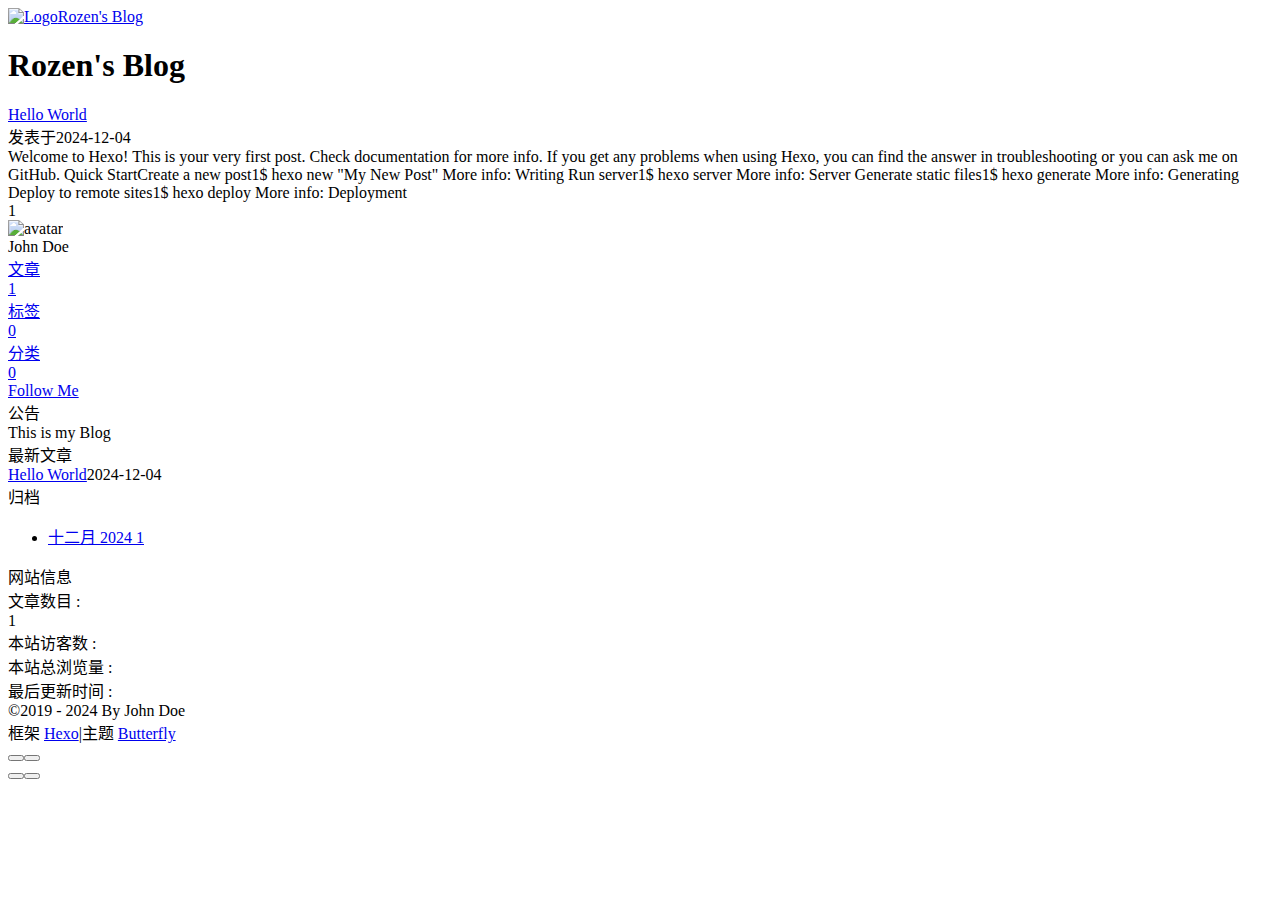
==== index.html @ 4d7f140f "Site updated: 2024-12-05 16:55:54" ====
<!DOCTYPE html><html lang="zh-CN" data-theme="light"><head><meta charset="UTF-8"><meta http-equiv="X-UA-Compatible" content="IE=edge"><meta name="viewport" content="width=device-width, initial-scale=1.0,viewport-fit=cover"><title>Rozen's Blog</title><meta name="author" content="John Doe"><meta name="copyright" content="John Doe"><meta name="format-detection" content="telephone=no"><meta name="theme-color" content="#ffffff"><meta property="og:type" content="website">
<meta property="og:title" content="Rozen&#39;s Blog">
<meta property="og:url" content="https://rozenchen.github.io/index.html">
<meta property="og:site_name" content="Rozen&#39;s Blog">
<meta property="og:locale" content="zh_CN">
<meta property="og:image" content="https://rozenchen.github.io/themes/butterfly/source/img/Rozen's%20icon.jpg">
<meta property="article:author" content="John Doe">
<meta name="twitter:card" content="summary">
<meta name="twitter:image" content="https://rozenchen.github.io/themes/butterfly/source/img/Rozen's%20icon.jpg"><link rel="shortcut icon" href="/img/favicon.png"><link rel="canonical" href="https://rozenchen.github.io/index.html"><link rel="preconnect" href="//cdn.jsdelivr.net"/><link rel="preconnect" href="//busuanzi.ibruce.info"/><link rel="stylesheet" href="/css/index.css"><link rel="stylesheet" href="https://cdn.jsdelivr.net/npm/@fortawesome/fontawesome-free/css/all.min.css"><script>
    (() => {
      
    const saveToLocal = {
      set: (key, value, ttl) => {
        if (!ttl) return
        const expiry = Date.now() + ttl * 86400000
        localStorage.setItem(key, JSON.stringify({ value, expiry }))
      },
      get: key => {
        const itemStr = localStorage.getItem(key)
        if (!itemStr) return undefined
        const { value, expiry } = JSON.parse(itemStr)
        if (Date.now() > expiry) {
          localStorage.removeItem(key)
          return undefined
        }
        return value
      }
    }

    window.btf = {
      saveToLocal,
      getScript: (url, attr = {}) => new Promise((resolve, reject) => {
        const script = document.createElement('script')
        script.src = url
        script.async = true
        Object.entries(attr).forEach(([key, val]) => script.setAttribute(key, val))
        script.onload = script.onreadystatechange = () => {
          if (!script.readyState || /loaded|complete/.test(script.readyState)) resolve()
        }
        script.onerror = reject
        document.head.appendChild(script)
      }),
      getCSS: (url, id) => new Promise((resolve, reject) => {
        const link = document.createElement('link')
        link.rel = 'stylesheet'
        link.href = url
        if (id) link.id = id
        link.onload = link.onreadystatechange = () => {
          if (!link.readyState || /loaded|complete/.test(link.readyState)) resolve()
        }
        link.onerror = reject
        document.head.appendChild(link)
      }),
      addGlobalFn: (key, fn, name = false, parent = window) => {
        if (!false && key.startsWith('pjax')) return
        const globalFn = parent.globalFn || {}
        globalFn[key] = globalFn[key] || {}
        globalFn[key][name || Object.keys(globalFn[key]).length] = fn
        parent.globalFn = globalFn
      }
    }
  
      
      const activateDarkMode = () => {
        document.documentElement.setAttribute('data-theme', 'dark')
        if (document.querySelector('meta[name="theme-color"]') !== null) {
          document.querySelector('meta[name="theme-color"]').setAttribute('content', '#0d0d0d')
        }
      }
      const activateLightMode = () => {
        document.documentElement.setAttribute('data-theme', 'light')
        if (document.querySelector('meta[name="theme-color"]') !== null) {
          document.querySelector('meta[name="theme-color"]').setAttribute('content', '#ffffff')
        }
      }

      btf.activateDarkMode = activateDarkMode
      btf.activateLightMode = activateLightMode

      const theme = saveToLocal.get('theme')
    
          theme === 'dark' ? activateDarkMode() : theme === 'light' ? activateLightMode() : null
        
      
      const asideStatus = saveToLocal.get('aside-status')
      if (asideStatus !== undefined) {
        document.documentElement.classList.toggle('hide-aside', asideStatus === 'hide')
      }
    
      
    const detectApple = () => {
      if (/iPad|iPhone|iPod|Macintosh/.test(navigator.userAgent)) {
        document.documentElement.classList.add('apple')
      }
    }
    detectApple()
  
    })()
  </script><script>const GLOBAL_CONFIG = {
  root: '/',
  algolia: undefined,
  localSearch: undefined,
  translate: undefined,
  highlight: {"plugin":"highlight.js","highlightCopy":true,"highlightLang":true,"highlightHeightLimit":false,"highlightFullpage":false,"highlightMacStyle":false},
  copy: {
    success: '复制成功',
    error: '复制失败',
    noSupport: '浏览器不支持'
  },
  relativeDate: {
    homepage: false,
    post: false
  },
  runtime: '',
  dateSuffix: {
    just: '刚刚',
    min: '分钟前',
    hour: '小时前',
    day: '天前',
    month: '个月前'
  },
  copyright: undefined,
  lightbox: 'null',
  Snackbar: undefined,
  infinitegrid: {
    js: 'https://cdn.jsdelivr.net/npm/@egjs/infinitegrid/dist/infinitegrid.min.js',
    buttonText: '加载更多'
  },
  isPhotoFigcaption: false,
  islazyload: false,
  isAnchor: false,
  percent: {
    toc: true,
    rightside: false,
  },
  autoDarkmode: false
}</script><script id="config-diff">var GLOBAL_CONFIG_SITE = {
  title: 'Rozen\'s Blog',
  isPost: false,
  isHome: true,
  isHighlightShrink: false,
  isToc: false,
  isShuoshuo: false
}</script><meta name="generator" content="Hexo 7.3.0"><link rel="alternate" href="/atom.xml" title="Rozen's Blog" type="application/atom+xml">
</head><body><div class="page" id="body-wrap"><header class="full_page" id="page-header"><nav id="nav"><span id="blog-info"><a class="nav-site-title" href="/"><img class="site-icon" src="/themes/butterfly/source/img/Rozen's%20icon.jpg" alt="Logo"><span class="site-name">Rozen's Blog</span></a></span><div id="menus"></div></nav><div id="site-info"><h1 id="site-title">Rozen's Blog</h1></div><div id="scroll-down"><i class="fas fa-angle-down scroll-down-effects"></i></div></header><main class="layout" id="content-inner"><div class="recent-posts nc" id="recent-posts"><div class="recent-post-items"><div class="recent-post-item"><div class="recent-post-info no-cover"><a class="article-title" href="/2024/12/04/hello-world/" title="Hello World">Hello World</a><div class="article-meta-wrap"><span class="post-meta-date"><i class="far fa-calendar-alt"></i><span class="article-meta-label">发表于</span><time datetime="2024-12-04T11:48:15.079Z" title="发表于 2024-12-04 19:48:15">2024-12-04</time></span></div><div class="content">Welcome to Hexo! This is your very first post. Check documentation for more info. If you get any problems when using Hexo, you can find the answer in troubleshooting or you can ask me on GitHub. Quick StartCreate a new post1$ hexo new &quot;My New Post&quot;  More info: Writing Run server1$ hexo server  More info: Server Generate static files1$ hexo generate  More info: Generating Deploy to remote sites1$ hexo deploy  More info: Deployment </div></div></div></div><nav id="pagination"><div class="pagination"><span class="page-number current">1</span></div></nav></div><div class="aside-content" id="aside-content"><div class="card-widget card-info text-center"><div class="avatar-img"><img src="/themes/butterfly/source/img/Rozen's%20icon.jpg" onerror="this.onerror=null;this.src='/img/friend_404.gif'" alt="avatar"/></div><div class="author-info-name">John Doe</div><div class="author-info-description"></div><div class="site-data"><a href="/archives/"><div class="headline">文章</div><div class="length-num">1</div></a><a href="/tags/"><div class="headline">标签</div><div class="length-num">0</div></a><a href="/categories/"><div class="headline">分类</div><div class="length-num">0</div></a></div><a id="card-info-btn" target="_blank" rel="noopener" href="https://github.com/xxxxxx"><i class="fab fa-github"></i><span>Follow Me</span></a></div><div class="card-widget card-announcement"><div class="item-headline"><i class="fas fa-bullhorn fa-shake"></i><span>公告</span></div><div class="announcement_content">This is my Blog</div></div><div class="sticky_layout"><div class="card-widget card-recent-post"><div class="item-headline"><i class="fas fa-history"></i><span>最新文章</span></div><div class="aside-list"><div class="aside-list-item no-cover"><div class="content"><a class="title" href="/2024/12/04/hello-world/" title="Hello World">Hello World</a><time datetime="2024-12-04T11:48:15.079Z" title="发表于 2024-12-04 19:48:15">2024-12-04</time></div></div></div></div><div class="card-widget card-archives">
    <div class="item-headline">
      <i class="fas fa-archive"></i>
      <span>归档</span>
      
    </div>
    <ul class="card-archive-list">
  
      <li class="card-archive-list-item">
        <a class="card-archive-list-link" href="/archives/2024/12/">
          <span class="card-archive-list-date">十二月 2024</span>
          <span class="card-archive-list-count">1</span>
        </a>
      </li>
    </ul></div><div class="card-widget card-webinfo"><div class="item-headline"><i class="fas fa-chart-line"></i><span>网站信息</span></div><div class="webinfo"><div class="webinfo-item"><div class="item-name">文章数目 :</div><div class="item-count">1</div></div><div class="webinfo-item"><div class="item-name">本站访客数 :</div><div class="item-count" id="busuanzi_value_site_uv"><i class="fa-solid fa-spinner fa-spin"></i></div></div><div class="webinfo-item"><div class="item-name">本站总浏览量 :</div><div class="item-count" id="busuanzi_value_site_pv"><i class="fa-solid fa-spinner fa-spin"></i></div></div><div class="webinfo-item"><div class="item-name">最后更新时间 :</div><div class="item-count" id="last-push-date" data-lastPushDate="2024-12-05T08:55:54.262Z"><i class="fa-solid fa-spinner fa-spin"></i></div></div></div></div></div></div></main><footer id="footer"><div id="footer-wrap"><div class="copyright">&copy;2019 - 2024 By John Doe</div><div class="framework-info"><span>框架 </span><a target="_blank" rel="noopener" href="https://hexo.io">Hexo</a><span class="footer-separator">|</span><span>主题 </span><a target="_blank" rel="noopener" href="https://github.com/jerryc127/hexo-theme-butterfly">Butterfly</a></div></div></footer></div><div id="rightside"><div id="rightside-config-hide"><button id="darkmode" type="button" title="日间和夜间模式切换"><i class="fas fa-adjust"></i></button><button id="hide-aside-btn" type="button" title="单栏和双栏切换"><i class="fas fa-arrows-alt-h"></i></button></div><div id="rightside-config-show"><button id="rightside-config" type="button" title="设置"><i class="fas fa-cog fa-spin"></i></button><button id="go-up" type="button" title="回到顶部"><span class="scroll-percent"></span><i class="fas fa-arrow-up"></i></button></div></div><div><script src="/js/utils.js"></script><script src="/js/main.js"></script><div class="js-pjax"></div><script async data-pjax src="//busuanzi.ibruce.info/busuanzi/2.3/busuanzi.pure.mini.js"></script></div></body></html>
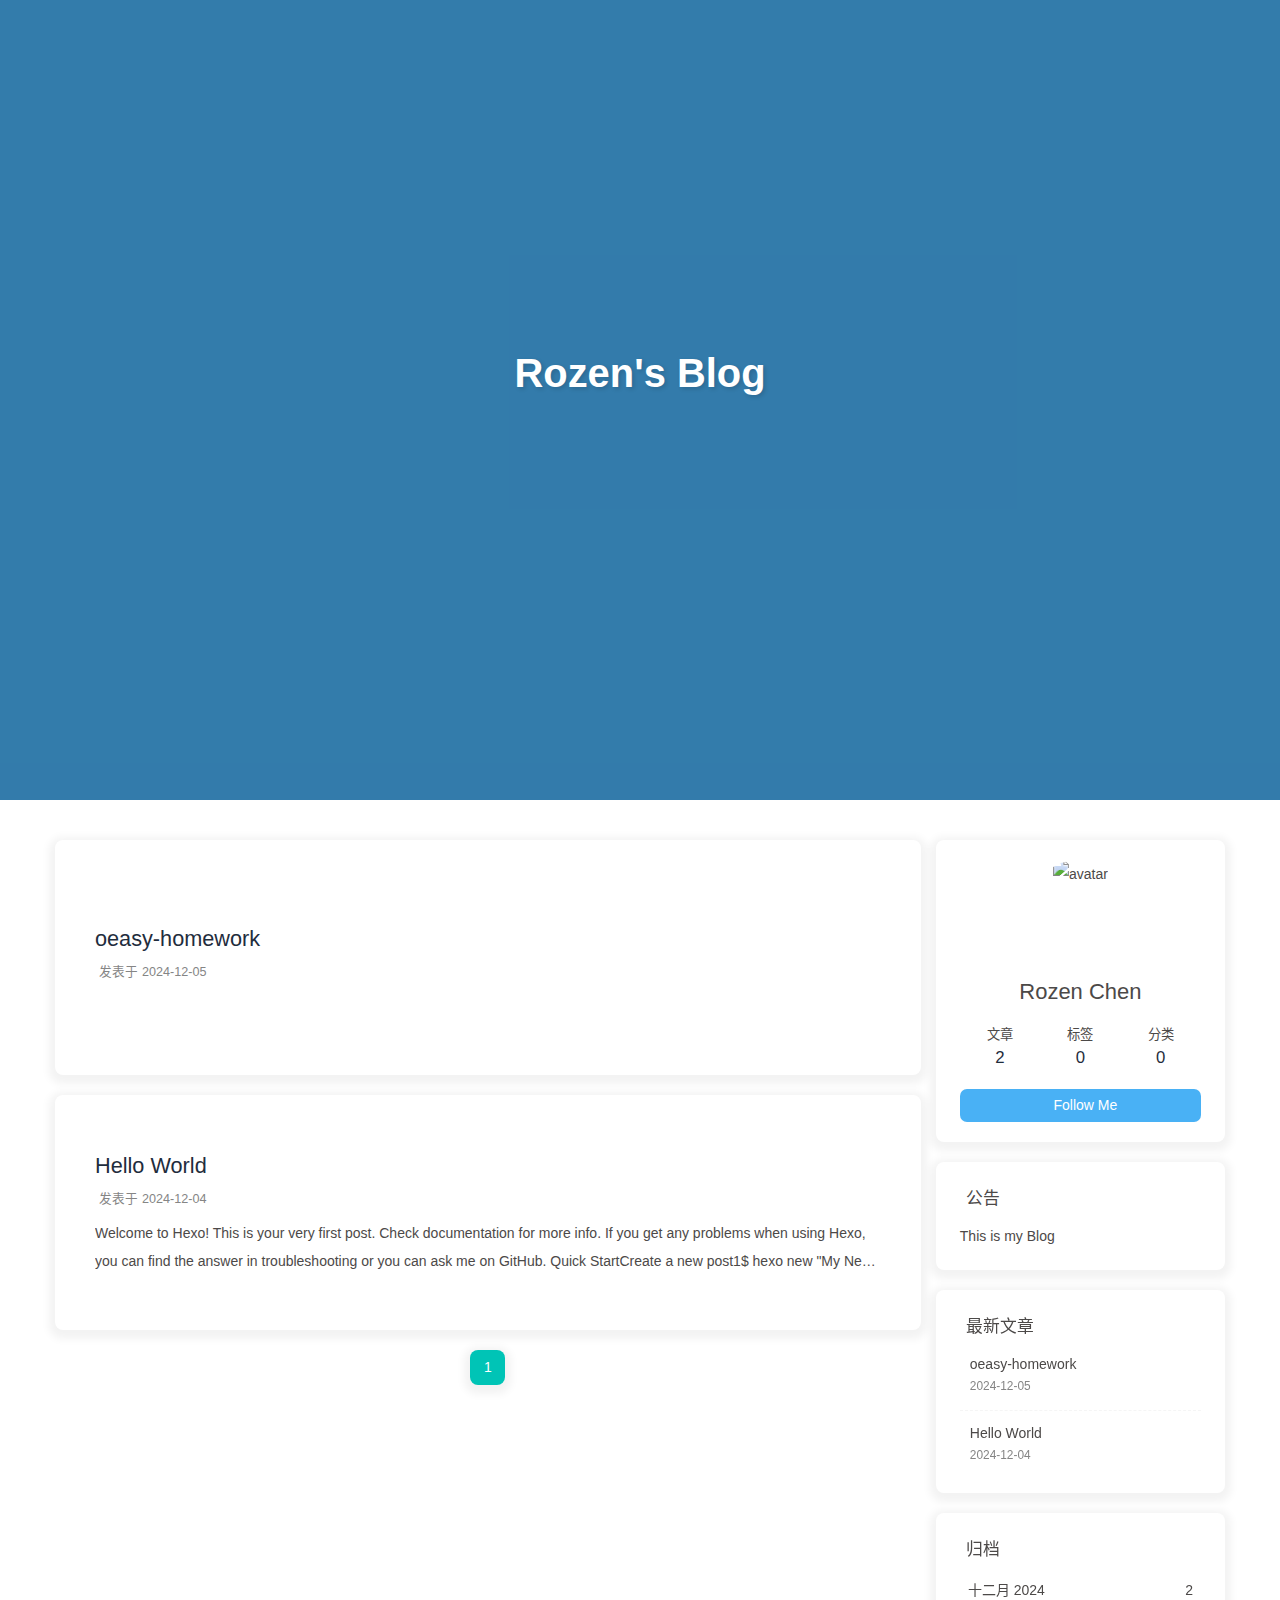
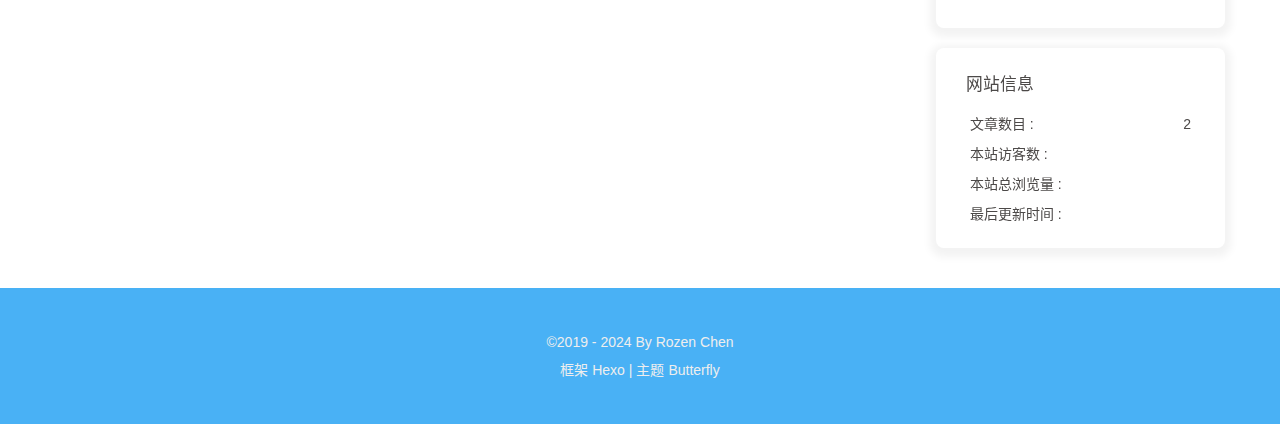
==== commit 4d2ce200: "Site updated: 2024-12-05 19:36:18" ====
--- a/index.html
+++ b/index.html
@@ -1,12 +1,12 @@
-<!DOCTYPE html><html lang="zh-CN" data-theme="light"><head><meta charset="UTF-8"><meta http-equiv="X-UA-Compatible" content="IE=edge"><meta name="viewport" content="width=device-width, initial-scale=1.0,viewport-fit=cover"><title>Rozen's Blog</title><meta name="author" content="John Doe"><meta name="copyright" content="John Doe"><meta name="format-detection" content="telephone=no"><meta name="theme-color" content="#ffffff"><meta property="og:type" content="website">
+<!DOCTYPE html><html lang="zh-CN" data-theme="light"><head><meta charset="UTF-8"><meta http-equiv="X-UA-Compatible" content="IE=edge"><meta name="viewport" content="width=device-width, initial-scale=1.0,viewport-fit=cover"><title>Rozen's Blog</title><meta name="author" content="Rozen Chen"><meta name="copyright" content="Rozen Chen"><meta name="format-detection" content="telephone=no"><meta name="theme-color" content="#ffffff"><meta property="og:type" content="website">
 <meta property="og:title" content="Rozen&#39;s Blog">
-<meta property="og:url" content="https://rozenchen.github.io/index.html">
+<meta property="og:url" content="https://r0zenchen.github.io/index.html">
 <meta property="og:site_name" content="Rozen&#39;s Blog">
 <meta property="og:locale" content="zh_CN">
-<meta property="og:image" content="https://rozenchen.github.io/themes/butterfly/source/img/Rozen's%20icon.jpg">
-<meta property="article:author" content="John Doe">
+<meta property="og:image" content="https://r0zenchen.github.io/img/Rozen-icon.png">
+<meta property="article:author" content="Rozen Chen">
 <meta name="twitter:card" content="summary">
-<meta name="twitter:image" content="https://rozenchen.github.io/themes/butterfly/source/img/Rozen's%20icon.jpg"><link rel="shortcut icon" href="/img/favicon.png"><link rel="canonical" href="https://rozenchen.github.io/index.html"><link rel="preconnect" href="//cdn.jsdelivr.net"/><link rel="preconnect" href="//busuanzi.ibruce.info"/><link rel="stylesheet" href="/css/index.css"><link rel="stylesheet" href="https://cdn.jsdelivr.net/npm/@fortawesome/fontawesome-free/css/all.min.css"><script>
+<meta name="twitter:image" content="https://r0zenchen.github.io/img/Rozen-icon.png"><link rel="shortcut icon" href="/img/favicon.ico"><link rel="canonical" href="https://r0zenchen.github.io/index.html"><link rel="preconnect" href="//cdn.jsdelivr.net"/><link rel="preconnect" href="//busuanzi.ibruce.info"/><link rel="stylesheet" href="/css/index.css"><link rel="stylesheet" href="https://cdn.jsdelivr.net/npm/@fortawesome/fontawesome-free/css/all.min.css"><script>
     (() => {
       
     const saveToLocal = {
@@ -142,7 +142,7 @@
   isToc: false,
   isShuoshuo: false
 }</script><meta name="generator" content="Hexo 7.3.0"><link rel="alternate" href="/atom.xml" title="Rozen's Blog" type="application/atom+xml">
-</head><body><div class="page" id="body-wrap"><header class="full_page" id="page-header"><nav id="nav"><span id="blog-info"><a class="nav-site-title" href="/"><img class="site-icon" src="/themes/butterfly/source/img/Rozen's%20icon.jpg" alt="Logo"><span class="site-name">Rozen's Blog</span></a></span><div id="menus"></div></nav><div id="site-info"><h1 id="site-title">Rozen's Blog</h1></div><div id="scroll-down"><i class="fas fa-angle-down scroll-down-effects"></i></div></header><main class="layout" id="content-inner"><div class="recent-posts nc" id="recent-posts"><div class="recent-post-items"><div class="recent-post-item"><div class="recent-post-info no-cover"><a class="article-title" href="/2024/12/04/hello-world/" title="Hello World">Hello World</a><div class="article-meta-wrap"><span class="post-meta-date"><i class="far fa-calendar-alt"></i><span class="article-meta-label">发表于</span><time datetime="2024-12-04T11:48:15.079Z" title="发表于 2024-12-04 19:48:15">2024-12-04</time></span></div><div class="content">Welcome to Hexo! This is your very first post. Check documentation for more info. If you get any problems when using Hexo, you can find the answer in troubleshooting or you can ask me on GitHub. Quick StartCreate a new post1$ hexo new &quot;My New Post&quot;  More info: Writing Run server1$ hexo server  More info: Server Generate static files1$ hexo generate  More info: Generating Deploy to remote sites1$ hexo deploy  More info: Deployment </div></div></div></div><nav id="pagination"><div class="pagination"><span class="page-number current">1</span></div></nav></div><div class="aside-content" id="aside-content"><div class="card-widget card-info text-center"><div class="avatar-img"><img src="/themes/butterfly/source/img/Rozen's%20icon.jpg" onerror="this.onerror=null;this.src='/img/friend_404.gif'" alt="avatar"/></div><div class="author-info-name">John Doe</div><div class="author-info-description"></div><div class="site-data"><a href="/archives/"><div class="headline">文章</div><div class="length-num">1</div></a><a href="/tags/"><div class="headline">标签</div><div class="length-num">0</div></a><a href="/categories/"><div class="headline">分类</div><div class="length-num">0</div></a></div><a id="card-info-btn" target="_blank" rel="noopener" href="https://github.com/xxxxxx"><i class="fab fa-github"></i><span>Follow Me</span></a></div><div class="card-widget card-announcement"><div class="item-headline"><i class="fas fa-bullhorn fa-shake"></i><span>公告</span></div><div class="announcement_content">This is my Blog</div></div><div class="sticky_layout"><div class="card-widget card-recent-post"><div class="item-headline"><i class="fas fa-history"></i><span>最新文章</span></div><div class="aside-list"><div class="aside-list-item no-cover"><div class="content"><a class="title" href="/2024/12/04/hello-world/" title="Hello World">Hello World</a><time datetime="2024-12-04T11:48:15.079Z" title="发表于 2024-12-04 19:48:15">2024-12-04</time></div></div></div></div><div class="card-widget card-archives">
+</head><body><div class="page" id="body-wrap"><header class="full_page" id="page-header" style="background-image: url(/img/logo.jpg);"><nav id="nav"><span id="blog-info"><a class="nav-site-title" href="/"><img class="site-icon" src="/img/Rozen-icon.png" alt="Logo"><span class="site-name">Rozen's Blog</span></a></span><div id="menus"></div></nav><div id="site-info"><h1 id="site-title">Rozen's Blog</h1><div id="site-subtitle"><span id="subtitle"></span></div></div><div id="scroll-down"><i class="fas fa-angle-down scroll-down-effects"></i></div></header><main class="layout" id="content-inner"><div class="recent-posts nc" id="recent-posts"><div class="recent-post-items"><div class="recent-post-item"><div class="recent-post-info no-cover"><a class="article-title" href="/2024/12/05/oeasy-homework/" title="oeasy-homework">oeasy-homework</a><div class="article-meta-wrap"><span class="post-meta-date"><i class="far fa-calendar-alt"></i><span class="article-meta-label">发表于</span><time datetime="2024-12-05T11:25:23.000Z" title="发表于 2024-12-05 19:25:23">2024-12-05</time></span></div></div></div><div class="recent-post-item"><div class="recent-post-info no-cover"><a class="article-title" href="/2024/12/04/hello-world/" title="Hello World">Hello World</a><div class="article-meta-wrap"><span class="post-meta-date"><i class="far fa-calendar-alt"></i><span class="article-meta-label">发表于</span><time datetime="2024-12-04T11:48:15.079Z" title="发表于 2024-12-04 19:48:15">2024-12-04</time></span></div><div class="content">Welcome to Hexo! This is your very first post. Check documentation for more info. If you get any problems when using Hexo, you can find the answer in troubleshooting or you can ask me on GitHub. Quick StartCreate a new post1$ hexo new &quot;My New Post&quot;  More info: Writing Run server1$ hexo server  More info: Server Generate static files1$ hexo generate  More info: Generating Deploy to remote sites1$ hexo deploy  More info: Deployment </div></div></div></div><nav id="pagination"><div class="pagination"><span class="page-number current">1</span></div></nav></div><div class="aside-content" id="aside-content"><div class="card-widget card-info text-center"><div class="avatar-img"><img src="/img/Rozen-icon.png" onerror="this.onerror=null;this.src='/img/friend_404.gif'" alt="avatar"/></div><div class="author-info-name">Rozen Chen</div><div class="author-info-description"></div><div class="site-data"><a href="/archives/"><div class="headline">文章</div><div class="length-num">2</div></a><a href="/tags/"><div class="headline">标签</div><div class="length-num">0</div></a><a href="/categories/"><div class="headline">分类</div><div class="length-num">0</div></a></div><a id="card-info-btn" target="_blank" rel="noopener" href="https://github.com/R0zenChen"><i class="fab fa-github"></i><span>Follow Me</span></a></div><div class="card-widget card-announcement"><div class="item-headline"><i class="fas fa-bullhorn fa-shake"></i><span>公告</span></div><div class="announcement_content">This is my Blog</div></div><div class="sticky_layout"><div class="card-widget card-recent-post"><div class="item-headline"><i class="fas fa-history"></i><span>最新文章</span></div><div class="aside-list"><div class="aside-list-item no-cover"><div class="content"><a class="title" href="/2024/12/05/oeasy-homework/" title="oeasy-homework">oeasy-homework</a><time datetime="2024-12-05T11:25:23.000Z" title="发表于 2024-12-05 19:25:23">2024-12-05</time></div></div><div class="aside-list-item no-cover"><div class="content"><a class="title" href="/2024/12/04/hello-world/" title="Hello World">Hello World</a><time datetime="2024-12-04T11:48:15.079Z" title="发表于 2024-12-04 19:48:15">2024-12-04</time></div></div></div></div><div class="card-widget card-archives">
     <div class="item-headline">
       <i class="fas fa-archive"></i>
       <span>归档</span>
@@ -153,7 +153,37 @@
       <li class="card-archive-list-item">
         <a class="card-archive-list-link" href="/archives/2024/12/">
           <span class="card-archive-list-date">十二月 2024</span>
-          <span class="card-archive-list-count">1</span>
+          <span class="card-archive-list-count">2</span>
         </a>
       </li>
-    </ul></div><div class="card-widget card-webinfo"><div class="item-headline"><i class="fas fa-chart-line"></i><span>网站信息</span></div><div class="webinfo"><div class="webinfo-item"><div class="item-name">文章数目 :</div><div class="item-count">1</div></div><div class="webinfo-item"><div class="item-name">本站访客数 :</div><div class="item-count" id="busuanzi_value_site_uv"><i class="fa-solid fa-spinner fa-spin"></i></div></div><div class="webinfo-item"><div class="item-name">本站总浏览量 :</div><div class="item-count" id="busuanzi_value_site_pv"><i class="fa-solid fa-spinner fa-spin"></i></div></div><div class="webinfo-item"><div class="item-name">最后更新时间 :</div><div class="item-count" id="last-push-date" data-lastPushDate="2024-12-05T08:55:54.262Z"><i class="fa-solid fa-spinner fa-spin"></i></div></div></div></div></div></div></main><footer id="footer"><div id="footer-wrap"><div class="copyright">&copy;2019 - 2024 By John Doe</div><div class="framework-info"><span>框架 </span><a target="_blank" rel="noopener" href="https://hexo.io">Hexo</a><span class="footer-separator">|</span><span>主题 </span><a target="_blank" rel="noopener" href="https://github.com/jerryc127/hexo-theme-butterfly">Butterfly</a></div></div></footer></div><div id="rightside"><div id="rightside-config-hide"><button id="darkmode" type="button" title="日间和夜间模式切换"><i class="fas fa-adjust"></i></button><button id="hide-aside-btn" type="button" title="单栏和双栏切换"><i class="fas fa-arrows-alt-h"></i></button></div><div id="rightside-config-show"><button id="rightside-config" type="button" title="设置"><i class="fas fa-cog fa-spin"></i></button><button id="go-up" type="button" title="回到顶部"><span class="scroll-percent"></span><i class="fas fa-arrow-up"></i></button></div></div><div><script src="/js/utils.js"></script><script src="/js/main.js"></script><div class="js-pjax"></div><script async data-pjax src="//busuanzi.ibruce.info/busuanzi/2.3/busuanzi.pure.mini.js"></script></div></body></html>+    </ul></div><div class="card-widget card-webinfo"><div class="item-headline"><i class="fas fa-chart-line"></i><span>网站信息</span></div><div class="webinfo"><div class="webinfo-item"><div class="item-name">文章数目 :</div><div class="item-count">2</div></div><div class="webinfo-item"><div class="item-name">本站访客数 :</div><div class="item-count" id="busuanzi_value_site_uv"><i class="fa-solid fa-spinner fa-spin"></i></div></div><div class="webinfo-item"><div class="item-name">本站总浏览量 :</div><div class="item-count" id="busuanzi_value_site_pv"><i class="fa-solid fa-spinner fa-spin"></i></div></div><div class="webinfo-item"><div class="item-name">最后更新时间 :</div><div class="item-count" id="last-push-date" data-lastPushDate="2024-12-05T11:35:55.700Z"><i class="fa-solid fa-spinner fa-spin"></i></div></div></div></div></div></div></main><footer id="footer"><div id="footer-wrap"><div class="copyright">&copy;2019 - 2024 By Rozen Chen</div><div class="framework-info"><span>框架 </span><a target="_blank" rel="noopener" href="https://hexo.io">Hexo</a><span class="footer-separator">|</span><span>主题 </span><a target="_blank" rel="noopener" href="https://github.com/jerryc127/hexo-theme-butterfly">Butterfly</a></div></div></footer></div><div id="rightside"><div id="rightside-config-hide"><button id="darkmode" type="button" title="日间和夜间模式切换"><i class="fas fa-adjust"></i></button><button id="hide-aside-btn" type="button" title="单栏和双栏切换"><i class="fas fa-arrows-alt-h"></i></button></div><div id="rightside-config-show"><button id="rightside-config" type="button" title="设置"><i class="fas fa-cog fa-spin"></i></button><button id="go-up" type="button" title="回到顶部"><span class="scroll-percent"></span><i class="fas fa-arrow-up"></i></button></div></div><div><script src="/js/utils.js"></script><script src="/js/main.js"></script><div class="js-pjax"><script>window.typedJSFn = {
+  init: str => {
+    window.typed = new Typed('#subtitle', Object.assign({
+      strings: str,
+      startDelay: 300,
+      typeSpeed: 150,
+      loop: true,
+      backSpeed: 50,
+    }, null))
+  },
+  run: subtitleType => {
+    if (true) {
+      if (typeof Typed === 'function') {
+        subtitleType()
+      } else {
+        btf.getScript('https://cdn.jsdelivr.net/npm/typed.js/dist/typed.umd.min.js').then(subtitleType)
+      }
+    } else {
+      subtitleType()
+    }
+  }
+}
+btf.addGlobalFn('pjaxSendOnce', () => { typed.destroy() }, 'typedDestroy')
+</script><script>function subtitleType () {
+  if (true) {
+    typedJSFn.init(["自小刺头深草里 &#44; 而今渐觉出蓬蒿","时人不识凌云木 &#44; 直待凌云始道高"])
+  } else {
+    document.getElementById("subtitle").textContent = "自小刺头深草里 &#44; 而今渐觉出蓬蒿"
+  }
+}
+typedJSFn.run(subtitleType)</script></div><script async data-pjax src="//busuanzi.ibruce.info/busuanzi/2.3/busuanzi.pure.mini.js"></script></div></body></html>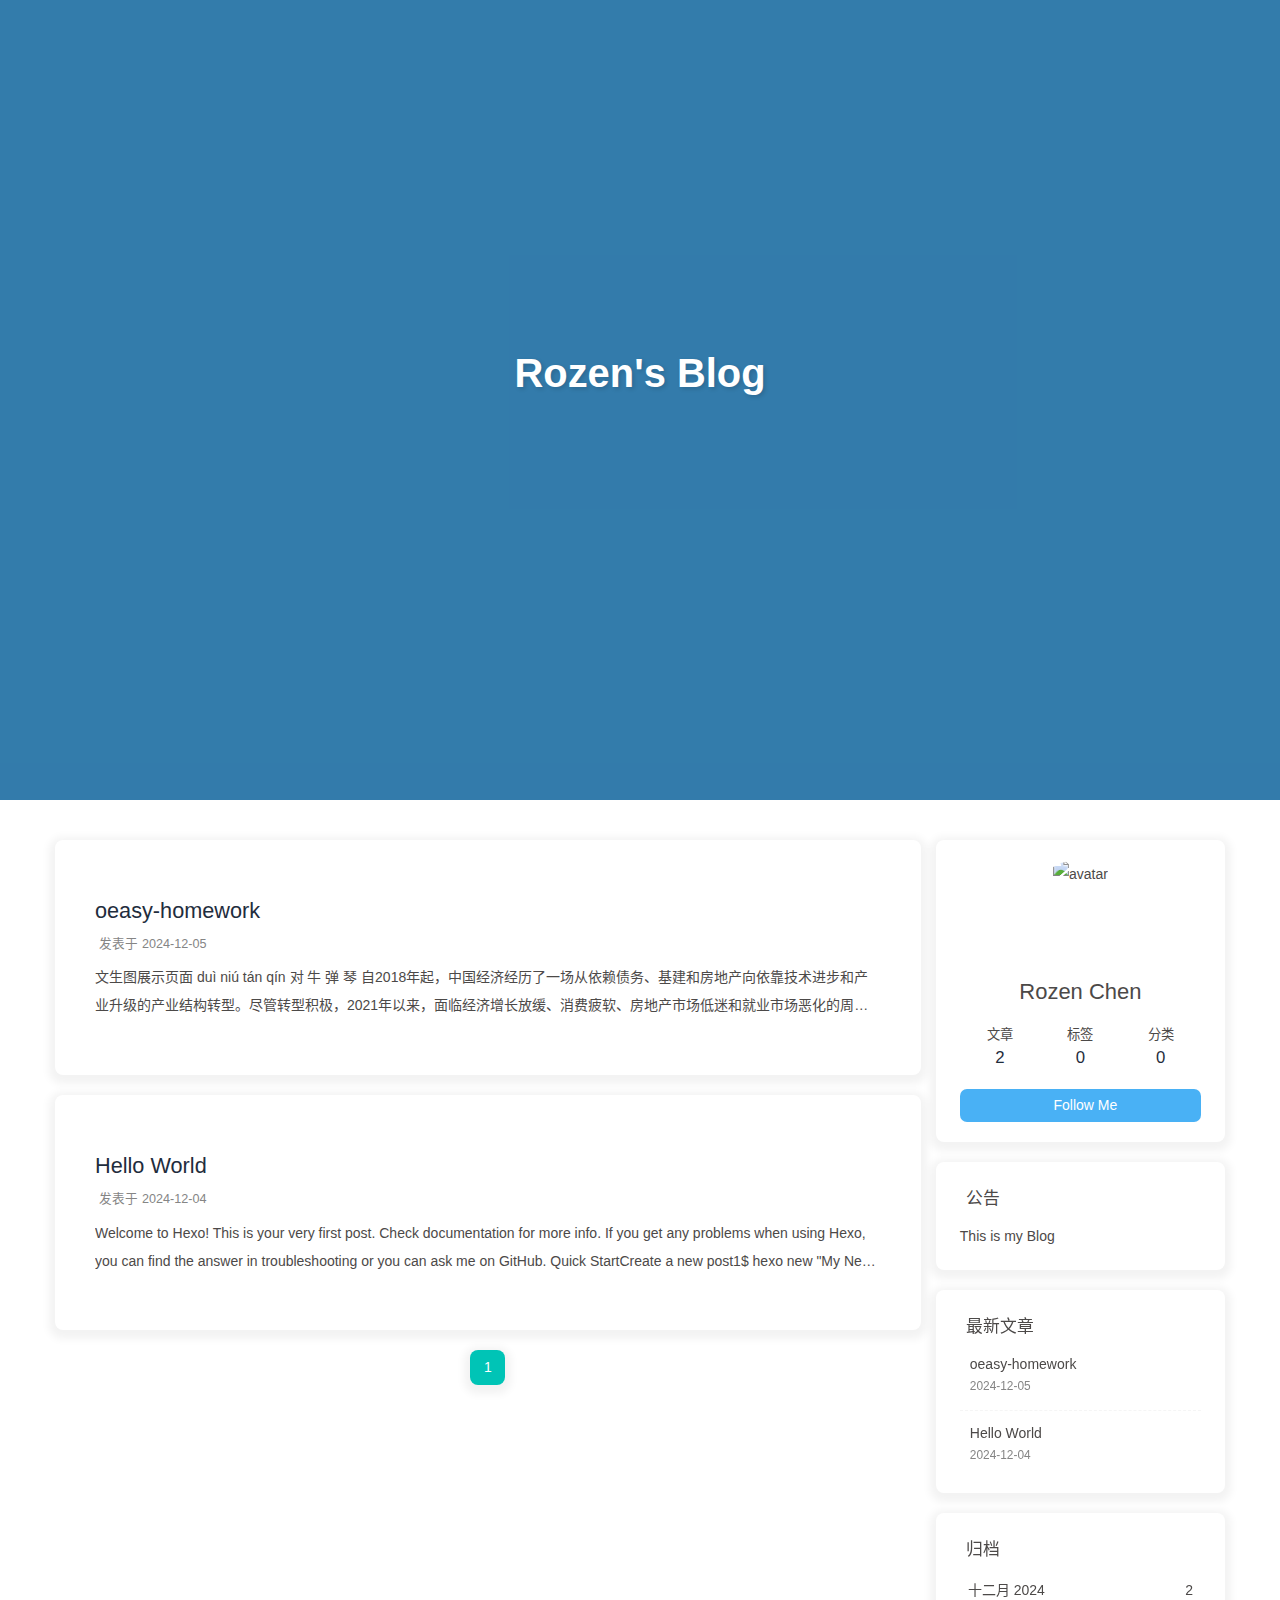
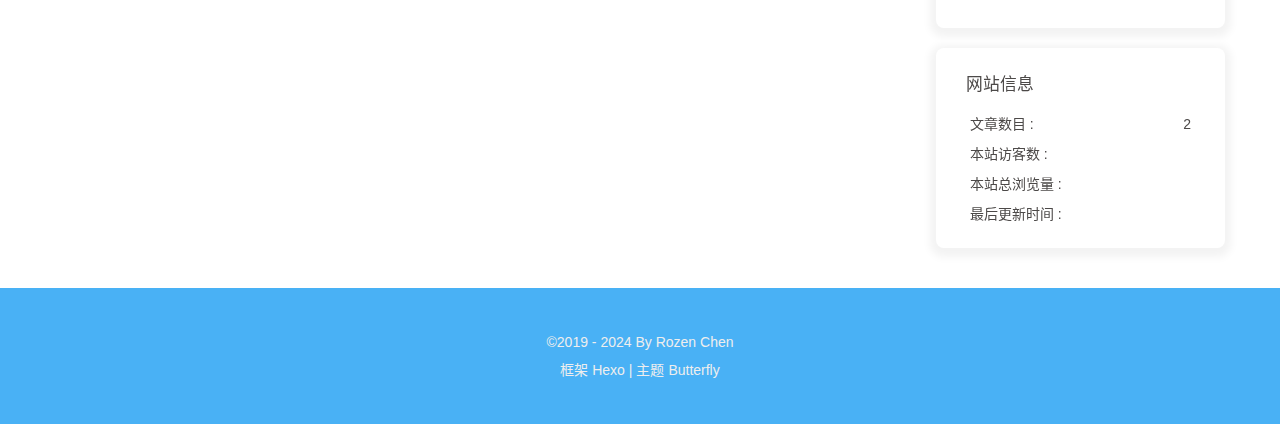
==== commit 1e0e8b8a: "Site updated: 2024-12-05 21:35:31" ====
--- a/index.html
+++ b/index.html
@@ -142,7 +142,7 @@
   isToc: false,
   isShuoshuo: false
 }</script><meta name="generator" content="Hexo 7.3.0"><link rel="alternate" href="/atom.xml" title="Rozen's Blog" type="application/atom+xml">
-</head><body><div class="page" id="body-wrap"><header class="full_page" id="page-header" style="background-image: url(/img/logo.jpg);"><nav id="nav"><span id="blog-info"><a class="nav-site-title" href="/"><img class="site-icon" src="/img/Rozen-icon.png" alt="Logo"><span class="site-name">Rozen's Blog</span></a></span><div id="menus"></div></nav><div id="site-info"><h1 id="site-title">Rozen's Blog</h1><div id="site-subtitle"><span id="subtitle"></span></div></div><div id="scroll-down"><i class="fas fa-angle-down scroll-down-effects"></i></div></header><main class="layout" id="content-inner"><div class="recent-posts nc" id="recent-posts"><div class="recent-post-items"><div class="recent-post-item"><div class="recent-post-info no-cover"><a class="article-title" href="/2024/12/05/oeasy-homework/" title="oeasy-homework">oeasy-homework</a><div class="article-meta-wrap"><span class="post-meta-date"><i class="far fa-calendar-alt"></i><span class="article-meta-label">发表于</span><time datetime="2024-12-05T11:25:23.000Z" title="发表于 2024-12-05 19:25:23">2024-12-05</time></span></div></div></div><div class="recent-post-item"><div class="recent-post-info no-cover"><a class="article-title" href="/2024/12/04/hello-world/" title="Hello World">Hello World</a><div class="article-meta-wrap"><span class="post-meta-date"><i class="far fa-calendar-alt"></i><span class="article-meta-label">发表于</span><time datetime="2024-12-04T11:48:15.079Z" title="发表于 2024-12-04 19:48:15">2024-12-04</time></span></div><div class="content">Welcome to Hexo! This is your very first post. Check documentation for more info. If you get any problems when using Hexo, you can find the answer in troubleshooting or you can ask me on GitHub. Quick StartCreate a new post1$ hexo new &quot;My New Post&quot;  More info: Writing Run server1$ hexo server  More info: Server Generate static files1$ hexo generate  More info: Generating Deploy to remote sites1$ hexo deploy  More info: Deployment </div></div></div></div><nav id="pagination"><div class="pagination"><span class="page-number current">1</span></div></nav></div><div class="aside-content" id="aside-content"><div class="card-widget card-info text-center"><div class="avatar-img"><img src="/img/Rozen-icon.png" onerror="this.onerror=null;this.src='/img/friend_404.gif'" alt="avatar"/></div><div class="author-info-name">Rozen Chen</div><div class="author-info-description"></div><div class="site-data"><a href="/archives/"><div class="headline">文章</div><div class="length-num">2</div></a><a href="/tags/"><div class="headline">标签</div><div class="length-num">0</div></a><a href="/categories/"><div class="headline">分类</div><div class="length-num">0</div></a></div><a id="card-info-btn" target="_blank" rel="noopener" href="https://github.com/R0zenChen"><i class="fab fa-github"></i><span>Follow Me</span></a></div><div class="card-widget card-announcement"><div class="item-headline"><i class="fas fa-bullhorn fa-shake"></i><span>公告</span></div><div class="announcement_content">This is my Blog</div></div><div class="sticky_layout"><div class="card-widget card-recent-post"><div class="item-headline"><i class="fas fa-history"></i><span>最新文章</span></div><div class="aside-list"><div class="aside-list-item no-cover"><div class="content"><a class="title" href="/2024/12/05/oeasy-homework/" title="oeasy-homework">oeasy-homework</a><time datetime="2024-12-05T11:25:23.000Z" title="发表于 2024-12-05 19:25:23">2024-12-05</time></div></div><div class="aside-list-item no-cover"><div class="content"><a class="title" href="/2024/12/04/hello-world/" title="Hello World">Hello World</a><time datetime="2024-12-04T11:48:15.079Z" title="发表于 2024-12-04 19:48:15">2024-12-04</time></div></div></div></div><div class="card-widget card-archives">
+</head><body><div class="page" id="body-wrap"><header class="full_page" id="page-header" style="background-image: url(/img/logo.jpg);"><nav id="nav"><span id="blog-info"><a class="nav-site-title" href="/"><img class="site-icon" src="/img/Rozen-icon.png" alt="Logo"><span class="site-name">Rozen's Blog</span></a></span><div id="menus"></div></nav><div id="site-info"><h1 id="site-title">Rozen's Blog</h1><div id="site-subtitle"><span id="subtitle"></span></div></div><div id="scroll-down"><i class="fas fa-angle-down scroll-down-effects"></i></div></header><main class="layout" id="content-inner"><div class="recent-posts nc" id="recent-posts"><div class="recent-post-items"><div class="recent-post-item"><div class="recent-post-info no-cover"><a class="article-title" href="/2024/12/05/oeasy-homework/" title="oeasy-homework">oeasy-homework</a><div class="article-meta-wrap"><span class="post-meta-date"><i class="far fa-calendar-alt"></i><span class="article-meta-label">发表于</span><time datetime="2024-12-05T11:25:23.000Z" title="发表于 2024-12-05 19:25:23">2024-12-05</time></span></div><div class="content">文生图展示页面                duì         niú         tán         qín                   对         牛         弹         琴          自2018年起，中国经济经历了一场从依赖债务、基建和房地产向依靠技术进步和产业升级的产业结构转型。尽管转型积极，2021年以来，面临经济增长放缓、消费疲软、房地产市场低迷和就业市场恶化的周期性压力。这些挑战更多地体现为周期性而非结构性问题，尤其在疫情之后，经济增速和周期性压力显著提升。演讲者指出，房地产泡沫的破灭对经济增速造成影响，建议调整经济增速数据以反映真实情况。强调正视困难，采取政策干预的必要性，尽管当前政策应对可能需进一步加强。长期来看，通过政策调整和经济结构优化，有望实现更为稳定但温和的增长，凸显了在经济转型和应对周期性问题中政策调整与市场适应的重要性。  </div></div></div><div class="recent-post-item"><div class="recent-post-info no-cover"><a class="article-title" href="/2024/12/04/hello-world/" title="Hello World">Hello World</a><div class="article-meta-wrap"><span class="post-meta-date"><i class="far fa-calendar-alt"></i><span class="article-meta-label">发表于</span><time datetime="2024-12-04T11:48:15.079Z" title="发表于 2024-12-04 19:48:15">2024-12-04</time></span></div><div class="content">Welcome to Hexo! This is your very first post. Check documentation for more info. If you get any problems when using Hexo, you can find the answer in troubleshooting or you can ask me on GitHub. Quick StartCreate a new post1$ hexo new &quot;My New Post&quot;  More info: Writing Run server1$ hexo server  More info: Server Generate static files1$ hexo generate  More info: Generating Deploy to remote sites1$ hexo deploy  More info: Deployment </div></div></div></div><nav id="pagination"><div class="pagination"><span class="page-number current">1</span></div></nav></div><div class="aside-content" id="aside-content"><div class="card-widget card-info text-center"><div class="avatar-img"><img src="/img/Rozen-icon.png" onerror="this.onerror=null;this.src='/img/friend_404.gif'" alt="avatar"/></div><div class="author-info-name">Rozen Chen</div><div class="author-info-description"></div><div class="site-data"><a href="/archives/"><div class="headline">文章</div><div class="length-num">2</div></a><a href="/tags/"><div class="headline">标签</div><div class="length-num">0</div></a><a href="/categories/"><div class="headline">分类</div><div class="length-num">0</div></a></div><a id="card-info-btn" target="_blank" rel="noopener" href="https://github.com/R0zenChen"><i class="fab fa-github"></i><span>Follow Me</span></a></div><div class="card-widget card-announcement"><div class="item-headline"><i class="fas fa-bullhorn fa-shake"></i><span>公告</span></div><div class="announcement_content">This is my Blog</div></div><div class="sticky_layout"><div class="card-widget card-recent-post"><div class="item-headline"><i class="fas fa-history"></i><span>最新文章</span></div><div class="aside-list"><div class="aside-list-item no-cover"><div class="content"><a class="title" href="/2024/12/05/oeasy-homework/" title="oeasy-homework">oeasy-homework</a><time datetime="2024-12-05T11:25:23.000Z" title="发表于 2024-12-05 19:25:23">2024-12-05</time></div></div><div class="aside-list-item no-cover"><div class="content"><a class="title" href="/2024/12/04/hello-world/" title="Hello World">Hello World</a><time datetime="2024-12-04T11:48:15.079Z" title="发表于 2024-12-04 19:48:15">2024-12-04</time></div></div></div></div><div class="card-widget card-archives">
     <div class="item-headline">
       <i class="fas fa-archive"></i>
       <span>归档</span>
@@ -156,7 +156,7 @@
           <span class="card-archive-list-count">2</span>
         </a>
       </li>
-    </ul></div><div class="card-widget card-webinfo"><div class="item-headline"><i class="fas fa-chart-line"></i><span>网站信息</span></div><div class="webinfo"><div class="webinfo-item"><div class="item-name">文章数目 :</div><div class="item-count">2</div></div><div class="webinfo-item"><div class="item-name">本站访客数 :</div><div class="item-count" id="busuanzi_value_site_uv"><i class="fa-solid fa-spinner fa-spin"></i></div></div><div class="webinfo-item"><div class="item-name">本站总浏览量 :</div><div class="item-count" id="busuanzi_value_site_pv"><i class="fa-solid fa-spinner fa-spin"></i></div></div><div class="webinfo-item"><div class="item-name">最后更新时间 :</div><div class="item-count" id="last-push-date" data-lastPushDate="2024-12-05T11:35:55.700Z"><i class="fa-solid fa-spinner fa-spin"></i></div></div></div></div></div></div></main><footer id="footer"><div id="footer-wrap"><div class="copyright">&copy;2019 - 2024 By Rozen Chen</div><div class="framework-info"><span>框架 </span><a target="_blank" rel="noopener" href="https://hexo.io">Hexo</a><span class="footer-separator">|</span><span>主题 </span><a target="_blank" rel="noopener" href="https://github.com/jerryc127/hexo-theme-butterfly">Butterfly</a></div></div></footer></div><div id="rightside"><div id="rightside-config-hide"><button id="darkmode" type="button" title="日间和夜间模式切换"><i class="fas fa-adjust"></i></button><button id="hide-aside-btn" type="button" title="单栏和双栏切换"><i class="fas fa-arrows-alt-h"></i></button></div><div id="rightside-config-show"><button id="rightside-config" type="button" title="设置"><i class="fas fa-cog fa-spin"></i></button><button id="go-up" type="button" title="回到顶部"><span class="scroll-percent"></span><i class="fas fa-arrow-up"></i></button></div></div><div><script src="/js/utils.js"></script><script src="/js/main.js"></script><div class="js-pjax"><script>window.typedJSFn = {
+    </ul></div><div class="card-widget card-webinfo"><div class="item-headline"><i class="fas fa-chart-line"></i><span>网站信息</span></div><div class="webinfo"><div class="webinfo-item"><div class="item-name">文章数目 :</div><div class="item-count">2</div></div><div class="webinfo-item"><div class="item-name">本站访客数 :</div><div class="item-count" id="busuanzi_value_site_uv"><i class="fa-solid fa-spinner fa-spin"></i></div></div><div class="webinfo-item"><div class="item-name">本站总浏览量 :</div><div class="item-count" id="busuanzi_value_site_pv"><i class="fa-solid fa-spinner fa-spin"></i></div></div><div class="webinfo-item"><div class="item-name">最后更新时间 :</div><div class="item-count" id="last-push-date" data-lastPushDate="2024-12-05T13:35:27.426Z"><i class="fa-solid fa-spinner fa-spin"></i></div></div></div></div></div></div></main><footer id="footer"><div id="footer-wrap"><div class="copyright">&copy;2019 - 2024 By Rozen Chen</div><div class="framework-info"><span>框架 </span><a target="_blank" rel="noopener" href="https://hexo.io">Hexo</a><span class="footer-separator">|</span><span>主题 </span><a target="_blank" rel="noopener" href="https://github.com/jerryc127/hexo-theme-butterfly">Butterfly</a></div></div></footer></div><div id="rightside"><div id="rightside-config-hide"><button id="darkmode" type="button" title="日间和夜间模式切换"><i class="fas fa-adjust"></i></button><button id="hide-aside-btn" type="button" title="单栏和双栏切换"><i class="fas fa-arrows-alt-h"></i></button></div><div id="rightside-config-show"><button id="rightside-config" type="button" title="设置"><i class="fas fa-cog fa-spin"></i></button><button id="go-up" type="button" title="回到顶部"><span class="scroll-percent"></span><i class="fas fa-arrow-up"></i></button></div></div><div><script src="/js/utils.js"></script><script src="/js/main.js"></script><div class="js-pjax"><script>window.typedJSFn = {
   init: str => {
     window.typed = new Typed('#subtitle', Object.assign({
       strings: str,
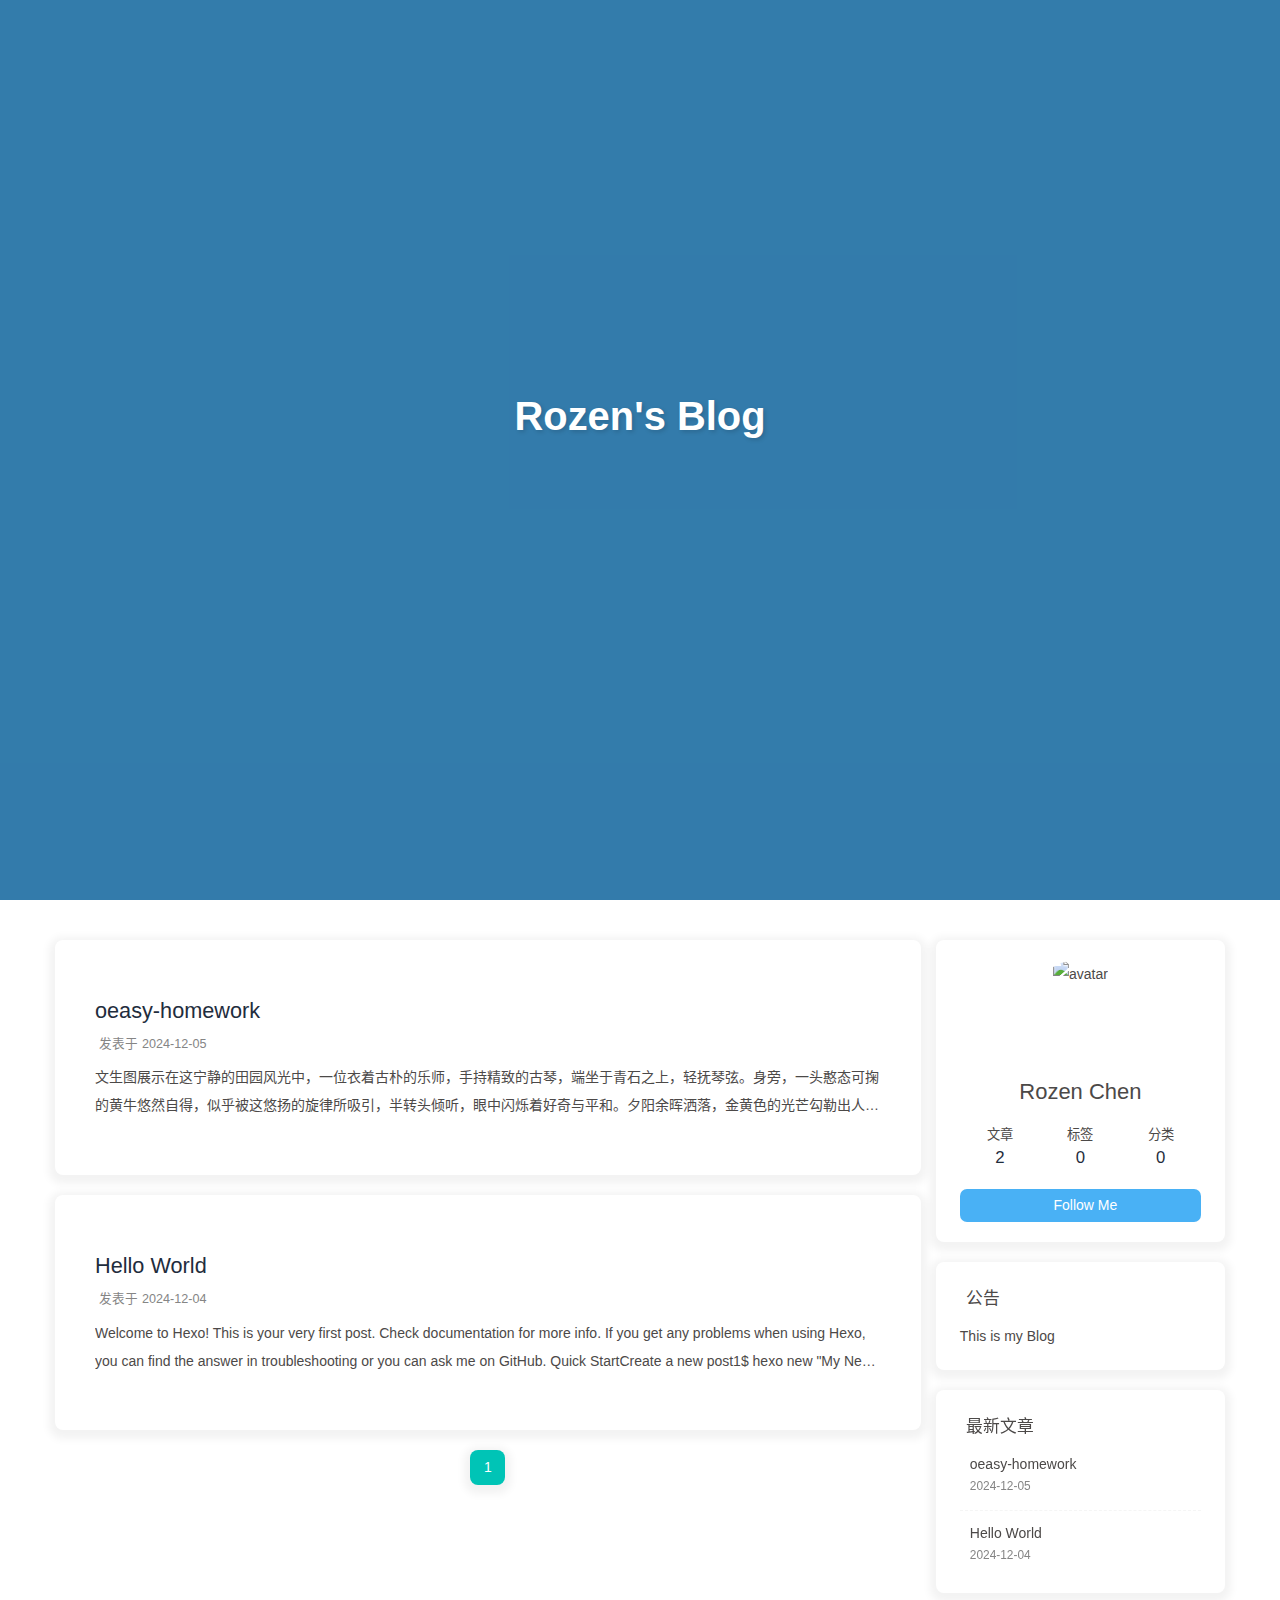
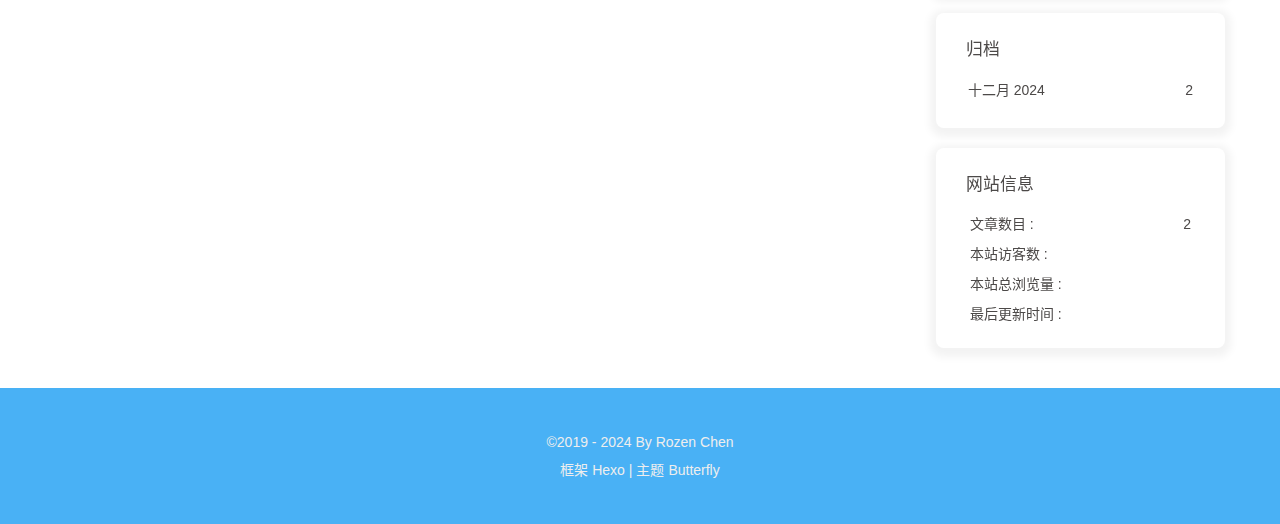
==== commit 73bda82a: "Site updated: 2024-12-06 17:59:50" ====
--- a/index.html
+++ b/index.html
@@ -142,7 +142,7 @@
   isToc: false,
   isShuoshuo: false
 }</script><meta name="generator" content="Hexo 7.3.0"><link rel="alternate" href="/atom.xml" title="Rozen's Blog" type="application/atom+xml">
-</head><body><div class="page" id="body-wrap"><header class="full_page" id="page-header" style="background-image: url(/img/logo.jpg);"><nav id="nav"><span id="blog-info"><a class="nav-site-title" href="/"><img class="site-icon" src="/img/Rozen-icon.png" alt="Logo"><span class="site-name">Rozen's Blog</span></a></span><div id="menus"></div></nav><div id="site-info"><h1 id="site-title">Rozen's Blog</h1><div id="site-subtitle"><span id="subtitle"></span></div></div><div id="scroll-down"><i class="fas fa-angle-down scroll-down-effects"></i></div></header><main class="layout" id="content-inner"><div class="recent-posts nc" id="recent-posts"><div class="recent-post-items"><div class="recent-post-item"><div class="recent-post-info no-cover"><a class="article-title" href="/2024/12/05/oeasy-homework/" title="oeasy-homework">oeasy-homework</a><div class="article-meta-wrap"><span class="post-meta-date"><i class="far fa-calendar-alt"></i><span class="article-meta-label">发表于</span><time datetime="2024-12-05T11:25:23.000Z" title="发表于 2024-12-05 19:25:23">2024-12-05</time></span></div><div class="content">文生图展示页面                duì         niú         tán         qín                   对         牛         弹         琴          自2018年起，中国经济经历了一场从依赖债务、基建和房地产向依靠技术进步和产业升级的产业结构转型。尽管转型积极，2021年以来，面临经济增长放缓、消费疲软、房地产市场低迷和就业市场恶化的周期性压力。这些挑战更多地体现为周期性而非结构性问题，尤其在疫情之后，经济增速和周期性压力显著提升。演讲者指出，房地产泡沫的破灭对经济增速造成影响，建议调整经济增速数据以反映真实情况。强调正视困难，采取政策干预的必要性，尽管当前政策应对可能需进一步加强。长期来看，通过政策调整和经济结构优化，有望实现更为稳定但温和的增长，凸显了在经济转型和应对周期性问题中政策调整与市场适应的重要性。  </div></div></div><div class="recent-post-item"><div class="recent-post-info no-cover"><a class="article-title" href="/2024/12/04/hello-world/" title="Hello World">Hello World</a><div class="article-meta-wrap"><span class="post-meta-date"><i class="far fa-calendar-alt"></i><span class="article-meta-label">发表于</span><time datetime="2024-12-04T11:48:15.079Z" title="发表于 2024-12-04 19:48:15">2024-12-04</time></span></div><div class="content">Welcome to Hexo! This is your very first post. Check documentation for more info. If you get any problems when using Hexo, you can find the answer in troubleshooting or you can ask me on GitHub. Quick StartCreate a new post1$ hexo new &quot;My New Post&quot;  More info: Writing Run server1$ hexo server  More info: Server Generate static files1$ hexo generate  More info: Generating Deploy to remote sites1$ hexo deploy  More info: Deployment </div></div></div></div><nav id="pagination"><div class="pagination"><span class="page-number current">1</span></div></nav></div><div class="aside-content" id="aside-content"><div class="card-widget card-info text-center"><div class="avatar-img"><img src="/img/Rozen-icon.png" onerror="this.onerror=null;this.src='/img/friend_404.gif'" alt="avatar"/></div><div class="author-info-name">Rozen Chen</div><div class="author-info-description"></div><div class="site-data"><a href="/archives/"><div class="headline">文章</div><div class="length-num">2</div></a><a href="/tags/"><div class="headline">标签</div><div class="length-num">0</div></a><a href="/categories/"><div class="headline">分类</div><div class="length-num">0</div></a></div><a id="card-info-btn" target="_blank" rel="noopener" href="https://github.com/R0zenChen"><i class="fab fa-github"></i><span>Follow Me</span></a></div><div class="card-widget card-announcement"><div class="item-headline"><i class="fas fa-bullhorn fa-shake"></i><span>公告</span></div><div class="announcement_content">This is my Blog</div></div><div class="sticky_layout"><div class="card-widget card-recent-post"><div class="item-headline"><i class="fas fa-history"></i><span>最新文章</span></div><div class="aside-list"><div class="aside-list-item no-cover"><div class="content"><a class="title" href="/2024/12/05/oeasy-homework/" title="oeasy-homework">oeasy-homework</a><time datetime="2024-12-05T11:25:23.000Z" title="发表于 2024-12-05 19:25:23">2024-12-05</time></div></div><div class="aside-list-item no-cover"><div class="content"><a class="title" href="/2024/12/04/hello-world/" title="Hello World">Hello World</a><time datetime="2024-12-04T11:48:15.079Z" title="发表于 2024-12-04 19:48:15">2024-12-04</time></div></div></div></div><div class="card-widget card-archives">
+</head><body><div class="page" id="body-wrap"><header class="full_page" id="page-header" style="background-image: url(/img/logo.jpg);"><nav id="nav"><span id="blog-info"><a class="nav-site-title" href="/"><img class="site-icon" src="/img/Rozen-icon.png" alt="Logo"><span class="site-name">Rozen's Blog</span></a></span><div id="menus"></div></nav><div id="site-info"><h1 id="site-title">Rozen's Blog</h1><div id="site-subtitle"><span id="subtitle"></span></div></div><div id="scroll-down"><i class="fas fa-angle-down scroll-down-effects"></i></div></header><main class="layout" id="content-inner"><div class="recent-posts nc" id="recent-posts"><div class="recent-post-items"><div class="recent-post-item"><div class="recent-post-info no-cover"><a class="article-title" href="/2024/12/05/oeasy-homework/" title="oeasy-homework">oeasy-homework</a><div class="article-meta-wrap"><span class="post-meta-date"><i class="far fa-calendar-alt"></i><span class="article-meta-label">发表于</span><time datetime="2024-12-05T11:25:23.000Z" title="发表于 2024-12-05 19:25:23">2024-12-05</time></span></div><div class="content">文生图展示在这宁静的田园风光中，一位衣着古朴的乐师，手持精致的古琴，端坐于青石之上，轻抚琴弦。身旁，一头憨态可掬的黄牛悠然自得，似乎被这悠扬的旋律所吸引，半转头倾听，眼中闪烁着好奇与平和。夕阳余晖洒落，金黄色的光芒勾勒出人与自然和谐共处的美好画面，琴声与田野的静谧相互交织，构成一幅诗意盎然、充满哲思的艺术画卷。  文生图过程：打开通义万相并登录之后输入成语，点击智能扩写，AI会根据输入的成语对图片内容进行补充，之后点击生成画作等待完成即可。   文生视频展示首先利用AI生成守株待兔成语故事的四个分镜头脚本并根据脚本生成关键帧。    分镜头脚本 列2    一片农田，阳光明媚，农夫在田里辛勤劳作。    一只兔子惊慌失措地跑来，撞到树桩上昏了过去,农夫惊讶地看着。    农夫喜笑颜开地捡起兔子，脸上满是兴奋。    农夫坐在树桩旁，不再劳作，眼巴巴地望着前方，等待下一只兔子。    接着利用生成的关键帧生成每个镜头的视频，利用ttsmaker生成解说词音频，选取BGM进行剪辑生成最终视频。                </div></div></div><div class="recent-post-item"><div class="recent-post-info no-cover"><a class="article-title" href="/2024/12/04/hello-world/" title="Hello World">Hello World</a><div class="article-meta-wrap"><span class="post-meta-date"><i class="far fa-calendar-alt"></i><span class="article-meta-label">发表于</span><time datetime="2024-12-04T11:48:15.079Z" title="发表于 2024-12-04 19:48:15">2024-12-04</time></span></div><div class="content">Welcome to Hexo! This is your very first post. Check documentation for more info. If you get any problems when using Hexo, you can find the answer in troubleshooting or you can ask me on GitHub. Quick StartCreate a new post1$ hexo new &quot;My New Post&quot;  More info: Writing Run server1$ hexo server  More info: Server Generate static files1$ hexo generate  More info: Generating Deploy to remote sites1$ hexo deploy  More info: Deployment </div></div></div></div><nav id="pagination"><div class="pagination"><span class="page-number current">1</span></div></nav></div><div class="aside-content" id="aside-content"><div class="card-widget card-info text-center"><div class="avatar-img"><img src="/img/Rozen-icon.png" onerror="this.onerror=null;this.src='/img/friend_404.gif'" alt="avatar"/></div><div class="author-info-name">Rozen Chen</div><div class="author-info-description"></div><div class="site-data"><a href="/archives/"><div class="headline">文章</div><div class="length-num">2</div></a><a href="/tags/"><div class="headline">标签</div><div class="length-num">0</div></a><a href="/categories/"><div class="headline">分类</div><div class="length-num">0</div></a></div><a id="card-info-btn" target="_blank" rel="noopener" href="https://github.com/R0zenChen"><i class="fab fa-github"></i><span>Follow Me</span></a></div><div class="card-widget card-announcement"><div class="item-headline"><i class="fas fa-bullhorn fa-shake"></i><span>公告</span></div><div class="announcement_content">This is my Blog</div></div><div class="sticky_layout"><div class="card-widget card-recent-post"><div class="item-headline"><i class="fas fa-history"></i><span>最新文章</span></div><div class="aside-list"><div class="aside-list-item no-cover"><div class="content"><a class="title" href="/2024/12/05/oeasy-homework/" title="oeasy-homework">oeasy-homework</a><time datetime="2024-12-05T11:25:23.000Z" title="发表于 2024-12-05 19:25:23">2024-12-05</time></div></div><div class="aside-list-item no-cover"><div class="content"><a class="title" href="/2024/12/04/hello-world/" title="Hello World">Hello World</a><time datetime="2024-12-04T11:48:15.079Z" title="发表于 2024-12-04 19:48:15">2024-12-04</time></div></div></div></div><div class="card-widget card-archives">
     <div class="item-headline">
       <i class="fas fa-archive"></i>
       <span>归档</span>
@@ -156,7 +156,7 @@
           <span class="card-archive-list-count">2</span>
         </a>
       </li>
-    </ul></div><div class="card-widget card-webinfo"><div class="item-headline"><i class="fas fa-chart-line"></i><span>网站信息</span></div><div class="webinfo"><div class="webinfo-item"><div class="item-name">文章数目 :</div><div class="item-count">2</div></div><div class="webinfo-item"><div class="item-name">本站访客数 :</div><div class="item-count" id="busuanzi_value_site_uv"><i class="fa-solid fa-spinner fa-spin"></i></div></div><div class="webinfo-item"><div class="item-name">本站总浏览量 :</div><div class="item-count" id="busuanzi_value_site_pv"><i class="fa-solid fa-spinner fa-spin"></i></div></div><div class="webinfo-item"><div class="item-name">最后更新时间 :</div><div class="item-count" id="last-push-date" data-lastPushDate="2024-12-05T13:35:27.426Z"><i class="fa-solid fa-spinner fa-spin"></i></div></div></div></div></div></div></main><footer id="footer"><div id="footer-wrap"><div class="copyright">&copy;2019 - 2024 By Rozen Chen</div><div class="framework-info"><span>框架 </span><a target="_blank" rel="noopener" href="https://hexo.io">Hexo</a><span class="footer-separator">|</span><span>主题 </span><a target="_blank" rel="noopener" href="https://github.com/jerryc127/hexo-theme-butterfly">Butterfly</a></div></div></footer></div><div id="rightside"><div id="rightside-config-hide"><button id="darkmode" type="button" title="日间和夜间模式切换"><i class="fas fa-adjust"></i></button><button id="hide-aside-btn" type="button" title="单栏和双栏切换"><i class="fas fa-arrows-alt-h"></i></button></div><div id="rightside-config-show"><button id="rightside-config" type="button" title="设置"><i class="fas fa-cog fa-spin"></i></button><button id="go-up" type="button" title="回到顶部"><span class="scroll-percent"></span><i class="fas fa-arrow-up"></i></button></div></div><div><script src="/js/utils.js"></script><script src="/js/main.js"></script><div class="js-pjax"><script>window.typedJSFn = {
+    </ul></div><div class="card-widget card-webinfo"><div class="item-headline"><i class="fas fa-chart-line"></i><span>网站信息</span></div><div class="webinfo"><div class="webinfo-item"><div class="item-name">文章数目 :</div><div class="item-count">2</div></div><div class="webinfo-item"><div class="item-name">本站访客数 :</div><div class="item-count" id="busuanzi_value_site_uv"><i class="fa-solid fa-spinner fa-spin"></i></div></div><div class="webinfo-item"><div class="item-name">本站总浏览量 :</div><div class="item-count" id="busuanzi_value_site_pv"><i class="fa-solid fa-spinner fa-spin"></i></div></div><div class="webinfo-item"><div class="item-name">最后更新时间 :</div><div class="item-count" id="last-push-date" data-lastPushDate="2024-12-06T09:57:44.066Z"><i class="fa-solid fa-spinner fa-spin"></i></div></div></div></div></div></div></main><footer id="footer"><div id="footer-wrap"><div class="copyright">&copy;2019 - 2024 By Rozen Chen</div><div class="framework-info"><span>框架 </span><a target="_blank" rel="noopener" href="https://hexo.io">Hexo</a><span class="footer-separator">|</span><span>主题 </span><a target="_blank" rel="noopener" href="https://github.com/jerryc127/hexo-theme-butterfly">Butterfly</a></div></div></footer></div><div id="rightside"><div id="rightside-config-hide"><button id="darkmode" type="button" title="日间和夜间模式切换"><i class="fas fa-adjust"></i></button><button id="hide-aside-btn" type="button" title="单栏和双栏切换"><i class="fas fa-arrows-alt-h"></i></button></div><div id="rightside-config-show"><button id="rightside-config" type="button" title="设置"><i class="fas fa-cog fa-spin"></i></button><button id="go-up" type="button" title="回到顶部"><span class="scroll-percent"></span><i class="fas fa-arrow-up"></i></button></div></div><div><script src="/js/utils.js"></script><script src="/js/main.js"></script><div class="js-pjax"><script>window.typedJSFn = {
   init: str => {
     window.typed = new Typed('#subtitle', Object.assign({
       strings: str,
